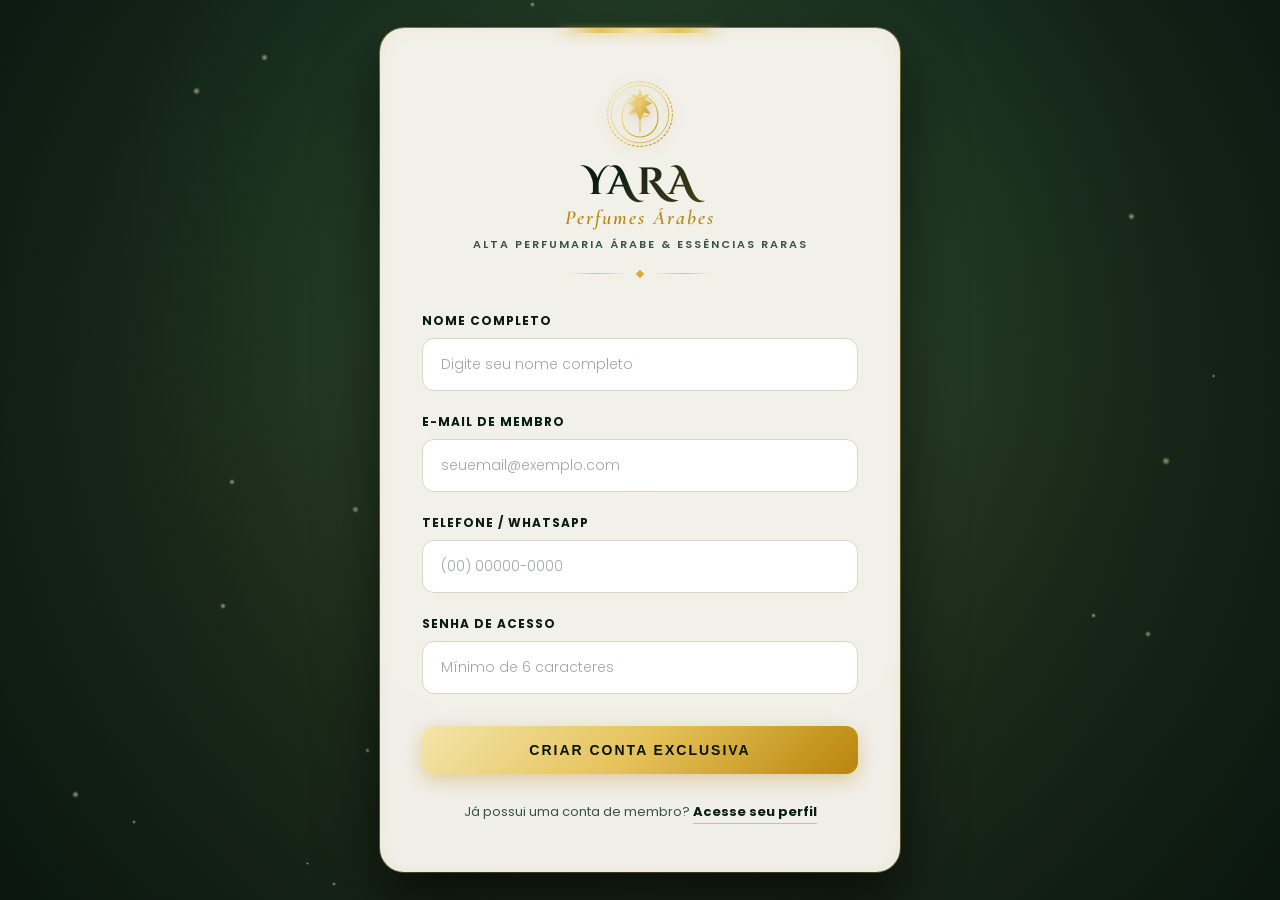
==== cadastro.html @ becda118 "Add cadastro.html for exclusive registration form" ====
<!DOCTYPE html>
<html lang="pt-BR">
<head>
    <meta charset="UTF-8">
    <meta name="viewport" content="width=device-width, initial-scale=1.0">
    <title>Cadastro Exclusivo - Loja Yara | Perfumes Árabes de Luxo</title>
    <!-- Google Fonts: Cinzel Decorative, Cormorant Garamond, and Poppins -->
    <link rel="preconnect" href="https://fonts.googleapis.com">
    <link rel="preconnect" href="https://fonts.gstatic.com" crossorigin>
    <link href="https://fonts.googleapis.com/css2?family=Cinzel+Decorative:wght@700&family=Cormorant+Garamond:ital,wght@0,400;0,600;0,700;1,400&family=Poppins:wght@300;400;500;600;700&display=swap" rel="stylesheet">
    
    <style>
        * {
            margin: 0;
            padding: 0;
            box-sizing: border-box;
        }

        :root {
            /* Palette Core: Deep Emeralds & Vibrant Golds */
            --emerald-darkest: #07140e;
            --emerald-dark: #091c13;
            --emerald-mid: #0f2d1f;
            --emerald-rich: #163e2b;
            --emerald-light: #1e5038;
            
            --gold-light: #fbeea2;
            --gold-vibrant: #f3e5ab;
            --gold-mid: #e5c158;
            --gold-deep: #d4af37;
            --gold-dark: #b8860b;
            
            --cream-bg: rgba(250, 248, 242, 0.96);
            --text-dark: #091c13;
            --text-muted: #3a5345;
        }

        body {
            background-color: var(--emerald-darkest);
            min-height: 100vh;
            display: flex;
            justify-content: center;
            align-items: center;
            padding: 24px 16px;
            font-family: 'Poppins', sans-serif;
            overflow-x: hidden;
            position: relative;
            color: var(--text-dark);
        }

        /* Fundo Animado e Vibrante de Alta Classe */
        .bg-animation {
            position: fixed;
            top: 0;
            left: 0;
            width: 100%;
            height: 100%;
            z-index: -1;
            background: radial-gradient(circle at 50% 30%, var(--emerald-rich) 0%, var(--emerald-dark) 60%, var(--emerald-darkest) 100%);
            overflow: hidden;
        }

        .bg-animation::before {
            content: '';
            position: absolute;
            top: -50%;
            left: -50%;
            width: 200%;
            height: 200%;
            background: radial-gradient(circle, rgba(229, 193, 88, 0.15) 0%, transparent 55%);
            animation: rotateGradient 22s linear infinite;
        }

        @keyframes rotateGradient {
            0% { transform: rotate(0deg); }
            100% { transform: rotate(360deg); }
        }

        /* Partículas Douradas Flutuantes */
        .particle {
            position: absolute;
            background: radial-gradient(circle, var(--gold-vibrant) 0%, rgba(229, 193, 88, 0) 75%);
            border-radius: 50%;
            animation: floatParticle 10s ease-in-out infinite;
            opacity: 0.6;
            pointer-events: none;
        }

        @keyframes floatParticle {
            0%, 100% {
                transform: translateY(0) scale(1);
                opacity: 0.3;
            }
            50% {
                transform: translateY(-90px) scale(1.4);
                opacity: 0.9;
            }
        }

        /* Container Principal do Formulário */
        .container {
            background: var(--cream-bg);
            width: 100%;
            max-width: 520px;
            padding: 50px 42px;
            border-radius: 24px;
            box-shadow: 
                0 30px 60px rgba(0, 0, 0, 0.6), 
                0 0 0 1px rgba(229, 193, 88, 0.5),
                inset 0 0 15px rgba(212, 175, 55, 0.1);
            position: relative;
            z-index: 1;
            backdrop-filter: blur(12px);
            animation: fadeInCard 1s cubic-bezier(0.16, 1, 0.3, 1);
        }

        @keyframes fadeInCard {
            from {
                opacity: 0;
                transform: translateY(25px) scale(0.97);
            }
            to {
                opacity: 1;
                transform: translateY(0) scale(1);
            }
        }

        /* Detalhe Superior de Arabesco e Dourado */
        .container::before {
            content: '';
            position: absolute;
            top: 0;
            left: 50%;
            transform: translateX(-50%);
            width: 160px;
            height: 5px;
            background: linear-gradient(90deg, transparent, var(--gold-mid), var(--gold-vibrant), var(--gold-mid), transparent);
            border-radius: 0 0 6px 6px;
            box-shadow: 0 2px 10px rgba(229, 193, 88, 0.6);
        }

        /* Área do Logo & Tipografia Exclusiva Yara */
        .logo-area {
            text-align: center;
            margin-bottom: 35px;
        }

        .logo-emblem {
            width: 72px;
            height: 72px;
            margin: 0 auto 12px auto;
            display: flex;
            align-items: center;
            justify-content: center;
            position: relative;
        }

        .logo-emblem svg {
            width: 100%;
            height: 100%;
            filter: drop-shadow(0 3px 6px rgba(184, 134, 11, 0.3));
        }

        /* Nome 'Yara' em Destaque Ultra-Chic */
        .brand-title {
            font-family: 'Cinzel Decorative', serif;
            font-size: 38px;
            font-weight: 700;
            letter-spacing: 3px;
            text-transform: uppercase;
            background: linear-gradient(135deg, #163e2b 0%, #091c13 40%, #8a6d1c 100%);
            -webkit-background-clip: text;
            -webkit-text-fill-color: transparent;
            margin-bottom: 2px;
            line-height: 1.1;
        }

        .brand-subtitle-main {
            font-family: 'Cormorant Garamond', serif;
            font-size: 20px;
            font-weight: 600;
            font-style: italic;
            letter-spacing: 2px;
            color: var(--gold-dark);
            margin-bottom: 6px;
            text-transform: capitalize;
        }

        .brand-tagline {
            color: var(--text-muted);
            font-size: 11px;
            letter-spacing: 2px;
            text-transform: uppercase;
            font-weight: 600;
        }

        /* Separador Dourado Decorativo */
        .divider-gold {
            display: flex;
            align-items: center;
            justify-content: center;
            gap: 10px;
            margin: 18px 0 25px 0;
        }

        .divider-gold::before,
        .divider-gold::after {
            content: '';
            height: 1px;
            width: 60px;
            background: linear-gradient(90deg, transparent, var(--gold-mid), transparent);
        }

        .divider-diamond {
            width: 6px;
            height: 6px;
            background-color: var(--gold-deep);
            transform: rotate(45deg);
        }

        /* Formulário & Entradas */
        .form-group {
            margin-bottom: 22px;
            position: relative;
        }

        .form-group label {
            display: block;
            margin-bottom: 8px;
            color: var(--emerald-dark);
            font-size: 12px;
            font-weight: 700;
            letter-spacing: 1px;
            text-transform: uppercase;
        }

        .form-group input {
            width: 100%;
            padding: 15px 18px;
            border: 1.5px solid #dcd6c8;
            border-radius: 12px;
            font-size: 14px;
            background-color: #ffffff;
            color: var(--emerald-darkest);
            font-family: 'Poppins', sans-serif;
            transition: all 0.3s cubic-bezier(0.4, 0, 0.2, 1);
        }

        .form-group input::placeholder {
            color: #a0a7a2;
            font-weight: 300;
        }

        .form-group input:focus {
            outline: none;
            border-color: var(--gold-deep);
            background-color: #ffffff;
            box-shadow: 0 0 0 4px rgba(212, 175, 55, 0.2);
        }

        /* Botão Dourado Metálico Vibrante */
        .btn-submit {
            width: 100%;
            padding: 16px;
            background: linear-gradient(135deg, var(--gold-vibrant) 0%, var(--gold-mid) 50%, var(--gold-dark) 100%);
            color: #07140e;
            border: none;
            border-radius: 12px;
            font-size: 14px;
            font-weight: 700;
            letter-spacing: 2px;
            text-transform: uppercase;
            cursor: pointer;
            transition: all 0.4s ease;
            margin-top: 10px;
            box-shadow: 0 6px 20px rgba(184, 134, 11, 0.35);
            position: relative;
            overflow: hidden;
        }

        .btn-submit::after {
            content: '';
            position: absolute;
            top: -50%;
            left: -50%;
            width: 200%;
            height: 200%;
            background: linear-gradient(60deg, transparent, rgba(255, 255, 255, 0.4), transparent);
            transform: rotate(30deg) translateX(-100%);
            transition: transform 0.8s ease;
        }

        .btn-submit:hover::after {
            transform: rotate(30deg) translateX(100%);
        }

        .btn-submit:hover {
            background: linear-gradient(135deg, #ffffff 0%, var(--gold-vibrant) 40%, var(--gold-deep) 100%);
            box-shadow: 0 8px 25px rgba(212, 175, 55, 0.5);
            transform: translateY(-2px);
        }

        .btn-submit:active {
            transform: translateY(0);
        }

        /* Rodapé e Links */
        .footer-link {
            text-align: center;
            margin-top: 28px;
            font-size: 13px;
            color: var(--text-muted);
        }

        .footer-link a {
            color: var(--emerald-dark);
            text-decoration: none;
            font-weight: 700;
            border-bottom: 1.5px solid var(--gold-mid);
            padding-bottom: 2px;
            transition: all 0.3s ease;
        }

        .footer-link a:hover {
            color: var(--gold-dark);
            border-color: var(--emerald-rich);
        }

        /* Mensagens de Alerta e Sucesso Personalizadas */
        .alert-message {
            display: none;
            padding: 14px;
            border-radius: 10px;
            text-align: center;
            font-size: 13px;
            margin-top: 18px;
            animation: fadeIn 0.4s ease;
        }

        .alert-error {
            background-color: #fdf2f2;
            color: #9b1c1c;
            border: 1px solid #fbd5d5;
        }

        .success-card {
            display: none;
            background: linear-gradient(135deg, var(--emerald-dark) 0%, var(--emerald-mid) 100%);
            color: var(--gold-vibrant);
            padding: 24px;
            border-radius: 16px;
            text-align: center;
            margin-top: 20px;
            border: 1px solid var(--gold-mid);
            box-shadow: 0 10px 25px rgba(0, 0, 0, 0.3);
            animation: fadeIn 0.5s ease;
        }

        .success-card h3 {
            font-family: 'Cormorant Garamond', serif;
            font-size: 24px;
            font-weight: 700;
            margin-bottom: 8px;
            color: #ffffff;
        }

        .success-card p {
            font-size: 13px;
            line-height: 1.6;
            color: #dcd6c8;
        }

        @keyframes fadeIn {
            from { opacity: 0; transform: translateY(-8px); }
            to { opacity: 1; transform: translateY(0); }
        }
    </style>
</head>
<body>

    <!-- Fundo Animado Esmeralda & Ouro -->
    <div class="bg-animation" id="bgAnimation"></div>

    <div class="container">
        <!-- Logo e Tipografia Exclusiva -->
        <div class="logo-area">
            <div class="logo-emblem">
                <!-- Emblema / Monograma Ornamental SVG em Ouro -->
                <svg viewBox="0 0 100 100" fill="none" xmlns="http://www.w3.org/2000/svg">
                    <circle cx="50" cy="50" r="45" stroke="url(#goldGrad)" stroke-width="1.5" stroke-dasharray="4 2"/>
                    <circle cx="50" cy="50" r="40" stroke="url(#goldGrad)" stroke-width="1"/>
                    <path d="M50 15 L53 25 L63 22 L57 30 L67 35 L58 40 L65 50 L55 48 L50 60 L45 48 L35 50 L42 40 L33 35 L43 30 L37 22 L47 25 Z" fill="url(#goldGrad)" opacity="0.85"/>
                    <path d="M50 25 C35 25 25 38 25 55 C25 72 38 82 50 82 C62 82 75 72 75 55 C75 38 65 25 50 25 Z" stroke="url(#goldGrad)" stroke-width="1.5"/>
                    <path d="M50 32 L50 75 M38 52 C38 52 44 48 50 52 C56 56 62 52 62 52" stroke="url(#goldGrad)" stroke-width="1.2" stroke-linecap="round"/>
                    <defs>
                        <linearGradient id="goldGrad" x1="0%" y1="0%" x2="100%" y2="100%">
                            <stop offset="0%" stop-color="#F3E5AB" />
                            <stop offset="50%" stop-color="#E5C158" />
                            <stop offset="100%" stop-color="#B8860B" />
                        </linearGradient>
                    </defs>
                </svg>
            </div>
            
            <h1 class="brand-title">YARA</h1>
            <div class="brand-subtitle-main">Perfumes Árabes</div>
            <p class="brand-tagline">Alta Perfumaria Árabe & Essências Raras</p>

            <div class="divider-gold">
                <span class="divider-diamond"></span>
            </div>
        </div>

        <!-- Formulário de Cadastro Exclusivo -->
        <form id="cadastroForm" onsubmit="handleCadastro(event)">
            <div class="form-group">
                <label for="nome">Nome Completo</label>
                <input type="text" id="nome" name="nome" placeholder="Digite seu nome completo" required>
            </div>

            <div class="form-group">
                <label for="email">E-mail de Membro</label>
                <input type="email" id="email" name="email" placeholder="seuemail@exemplo.com" required>
            </div>

            <div class="form-group">
                <label for="telefone">Telefone / WhatsApp</label>
                <input type="tel" id="telefone" name="telefone" placeholder="(00) 00000-0000" maxlength="15" required>
            </div>

            <div class="form-group">
                <label for="senha">Senha de Acesso</label>
                <input type="password" id="senha" name="senha" placeholder="Mínimo de 6 caracteres" required>
            </div>

            <button type="submit" class="btn-submit">Criar Conta Exclusiva</button>
        </form>

        <!-- Mensagem de Erro (Validação) -->
        <div id="msgErro" class="alert-message alert-error"></div>

        <!-- Card de Sucesso -->
        <div id="msgSucesso" class="success-card">
            <h3>⚜️ Bem-vindo(a) à Loja Yara</h3>
            <p>Seu cadastro VIP foi realizado com sucesso. Prepare-se para vivenciar uma experiência sensorial inesquecível em perfumaria de alto luxo.</p>
        </div>

        <div class="footer-link">
            Já possui uma conta de membro? <a href="#">Acesse seu perfil</a>
        </div>
    </div>

    <script>
        // Gerar Partículas Douradas Flutuantes no Fundo
        window.addEventListener('DOMContentLoaded', () => {
            const bg = document.getElementById('bgAnimation');
            const particleCount = 24;

            for (let i = 0; i < particleCount; i++) {
                const particle = document.createElement('div');
                particle.classList.add('particle');
                
                const size = Math.random() * 6 + 2; // Tamanho entre 2px e 8px
                particle.style.width = `${size}px`;
                particle.style.height = `${size}px`;
                particle.style.left = `${Math.random() * 100}%`;
                particle.style.top = `${Math.random() * 100}%`;
                
                particle.style.animationDuration = `${Math.random() * 8 + 7}s`;
                particle.style.animationDelay = `${Math.random() * 5}s`;

                bg.appendChild(particle);
            }
        });

        // Máscara Automática de Telefone / WhatsApp
        document.getElementById('telefone').addEventListener('input', function (e) {
            let value = e.target.value.replace(/\D/g, '');
            if (value.length > 11) value = value.slice(0, 11);
            
            if (value.length > 6) {
                value = `(${value.slice(0, 2)}) ${value.slice(2, 7)}-${value.slice(7)}`;
            } else if (value.length > 2) {
                value = `(${value.slice(0, 2)}) ${value.slice(2)}`;
            } else if (value.length > 0) {
                value = `(${value}`;
            }
            e.target.value = value;
        });

        // Lógica de Validação e Submissão do Cadastro
        function handleCadastro(event) {
            event.preventDefault();
            
            const senhaInput = document.getElementById('senha').value;
            const msgErro = document.getElementById('msgErro');
            const form = document.getElementById('cadastroForm');
            const msgSucesso = document.getElementById('msgSucesso');

            // Resetar mensagens
            msgErro.style.display = 'none';
            msgErro.textContent = '';

            // Validação de Tamanho da Senha
            if (senhaInput.length < 6) {
                msgErro.textContent = 'A senha deve conter no mínimo 6 caracteres para sua segurança.';
                msgErro.style.display = 'block';
                return;
            }

            // Animação de envio e resposta de sucesso
            form.style.opacity = '0.2';
            form.style.pointerEvents = 'none';
            msgSucesso.style.display = 'block';

            console.log("Cadastro exclusivo submetido com sucesso para a Loja Yara.");
        }
    </script>
</body>
</html>
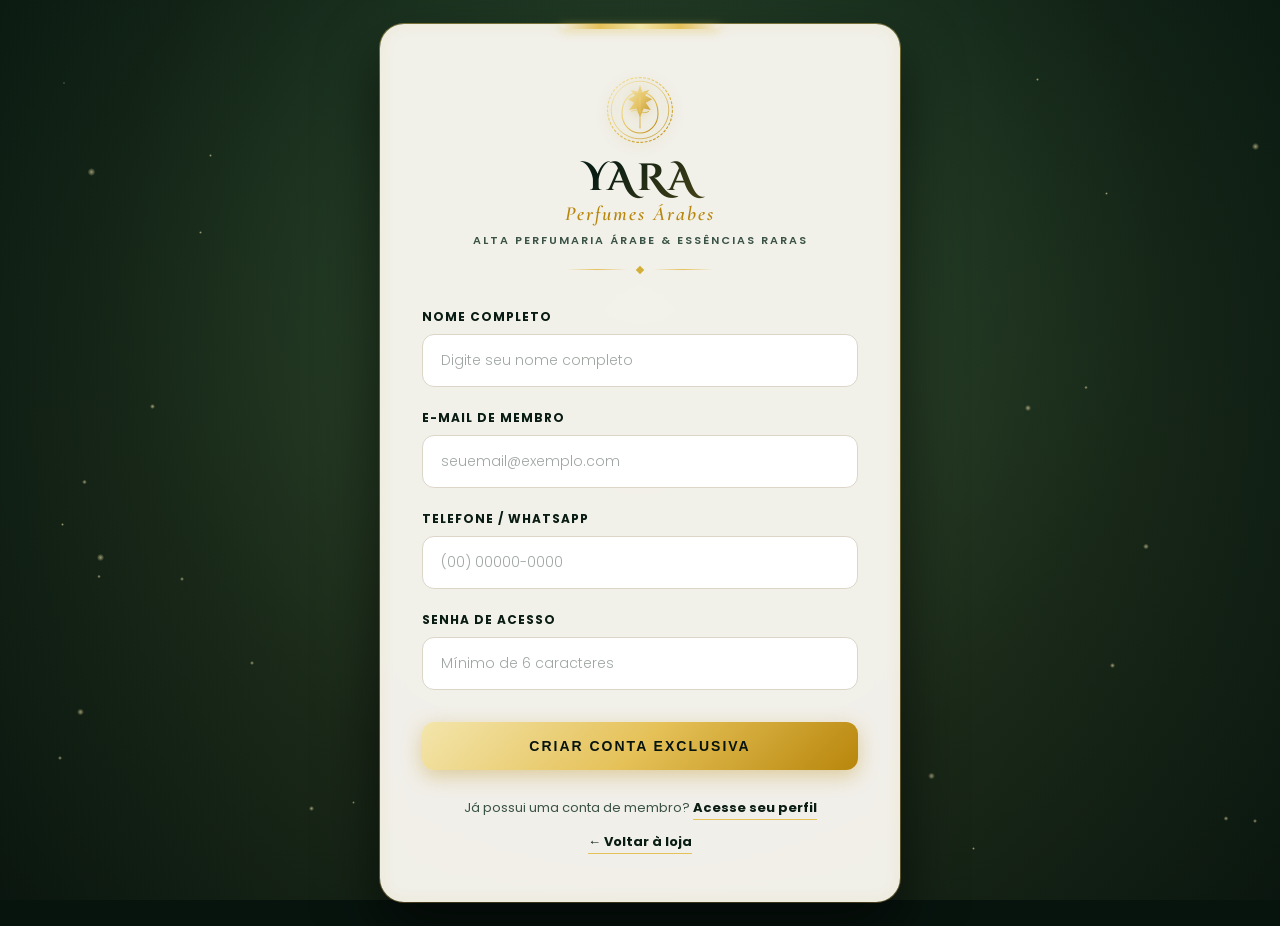
==== commit 187696cb: "Commit Inicial" ====
--- a/cadastro.html
+++ b/cadastro.html
@@ -8,7 +8,7 @@
     <link rel="preconnect" href="https://fonts.googleapis.com">
     <link rel="preconnect" href="https://fonts.gstatic.com" crossorigin>
     <link href="https://fonts.googleapis.com/css2?family=Cinzel+Decorative:wght@700&family=Cormorant+Garamond:ital,wght@0,400;0,600;0,700;1,400&family=Poppins:wght@300;400;500;600;700&display=swap" rel="stylesheet">
-    
+
     <style>
         * {
             margin: 0;
@@ -23,24 +23,29 @@
             --emerald-mid: #0f2d1f;
             --emerald-rich: #163e2b;
             --emerald-light: #1e5038;
-            
+
             --gold-light: #fbeea2;
             --gold-vibrant: #f3e5ab;
             --gold-mid: #e5c158;
             --gold-deep: #d4af37;
             --gold-dark: #b8860b;
-            
+
             --cream-bg: rgba(250, 248, 242, 0.96);
             --text-dark: #091c13;
             --text-muted: #3a5345;
         }
 
+        html {
+            min-height: 100%;
+        }
+
         body {
             background-color: var(--emerald-darkest);
             min-height: 100vh;
+            min-height: 100dvh;
             display: flex;
-            justify-content: center;
-            align-items: center;
+            justify-content: center;   /* centro horizontal */
+            align-items: center;       /* centro vertical */
             padding: 24px 16px;
             font-family: 'Poppins', sans-serif;
             overflow-x: hidden;
@@ -102,10 +107,11 @@
             background: var(--cream-bg);
             width: 100%;
             max-width: 520px;
+            margin: auto;              /* reforça o centramento */
             padding: 50px 42px;
             border-radius: 24px;
-            box-shadow: 
-                0 30px 60px rgba(0, 0, 0, 0.6), 
+            box-shadow:
+                0 30px 60px rgba(0, 0, 0, 0.6),
                 0 0 0 1px rgba(229, 193, 88, 0.5),
                 inset 0 0 15px rgba(212, 175, 55, 0.1);
             position: relative;
@@ -170,6 +176,7 @@
             text-transform: uppercase;
             background: linear-gradient(135deg, #163e2b 0%, #091c13 40%, #8a6d1c 100%);
             -webkit-background-clip: text;
+            background-clip: text;
             -webkit-text-fill-color: transparent;
             margin-bottom: 2px;
             line-height: 1.1;
@@ -326,6 +333,10 @@
             border-color: var(--emerald-rich);
         }
 
+        .footer-link.voltar {
+            margin-top: 14px;
+        }
+
         /* Mensagens de Alerta e Sucesso Personalizadas */
         .alert-message {
             display: none;
@@ -373,6 +384,41 @@
         @keyframes fadeIn {
             from { opacity: 0; transform: translateY(-8px); }
             to { opacity: 1; transform: translateY(0); }
+        }
+
+        /* Responsivo: celulares */
+        @media (max-width: 520px) {
+            body {
+                padding: 16px 14px;
+            }
+
+            .container {
+                padding: 40px 22px 32px;
+                border-radius: 20px;
+            }
+
+            .brand-title {
+                font-size: 32px;
+            }
+
+            .brand-subtitle-main {
+                font-size: 18px;
+            }
+
+            .brand-tagline {
+                font-size: 10px;
+                letter-spacing: 1.5px;
+            }
+        }
+
+        @media (max-width: 360px) {
+            .container {
+                padding: 36px 16px 28px;
+            }
+
+            .brand-title {
+                font-size: 28px;
+            }
         }
     </style>
 </head>
@@ -401,7 +447,7 @@
                     </defs>
                 </svg>
             </div>
-            
+
             <h1 class="brand-title">YARA</h1>
             <div class="brand-subtitle-main">Perfumes Árabes</div>
             <p class="brand-tagline">Alta Perfumaria Árabe & Essências Raras</p>
@@ -445,8 +491,13 @@
             <p>Seu cadastro VIP foi realizado com sucesso. Prepare-se para vivenciar uma experiência sensorial inesquecível em perfumaria de alto luxo.</p>
         </div>
 
+        <!-- Rodapé (um único bloco, dentro do container) -->
         <div class="footer-link">
-            Já possui uma conta de membro? <a href="#">Acesse seu perfil</a>
+            Já possui uma conta de membro? <a href="login.html">Acesse seu perfil</a>
+        </div>
+
+        <div class="footer-link voltar">
+            <a href="index.html">&larr; Voltar à loja</a>
         </div>
     </div>
 
@@ -459,13 +510,13 @@
             for (let i = 0; i < particleCount; i++) {
                 const particle = document.createElement('div');
                 particle.classList.add('particle');
-                
+
                 const size = Math.random() * 6 + 2; // Tamanho entre 2px e 8px
                 particle.style.width = `${size}px`;
                 particle.style.height = `${size}px`;
                 particle.style.left = `${Math.random() * 100}%`;
                 particle.style.top = `${Math.random() * 100}%`;
-                
+
                 particle.style.animationDuration = `${Math.random() * 8 + 7}s`;
                 particle.style.animationDelay = `${Math.random() * 5}s`;
 
@@ -477,7 +528,7 @@
         document.getElementById('telefone').addEventListener('input', function (e) {
             let value = e.target.value.replace(/\D/g, '');
             if (value.length > 11) value = value.slice(0, 11);
-            
+
             if (value.length > 6) {
                 value = `(${value.slice(0, 2)}) ${value.slice(2, 7)}-${value.slice(7)}`;
             } else if (value.length > 2) {
@@ -491,7 +542,7 @@
         // Lógica de Validação e Submissão do Cadastro
         function handleCadastro(event) {
             event.preventDefault();
-            
+
             const senhaInput = document.getElementById('senha').value;
             const msgErro = document.getElementById('msgErro');
             const form = document.getElementById('cadastroForm');
@@ -516,5 +567,8 @@
             console.log("Cadastro exclusivo submetido com sucesso para a Loja Yara.");
         }
     </script>
+
+    <!-- Carregado uma única vez (antes estava duplicado) -->
+    <script src="cadastro.js"></script>
 </body>
-</html>
+</html>
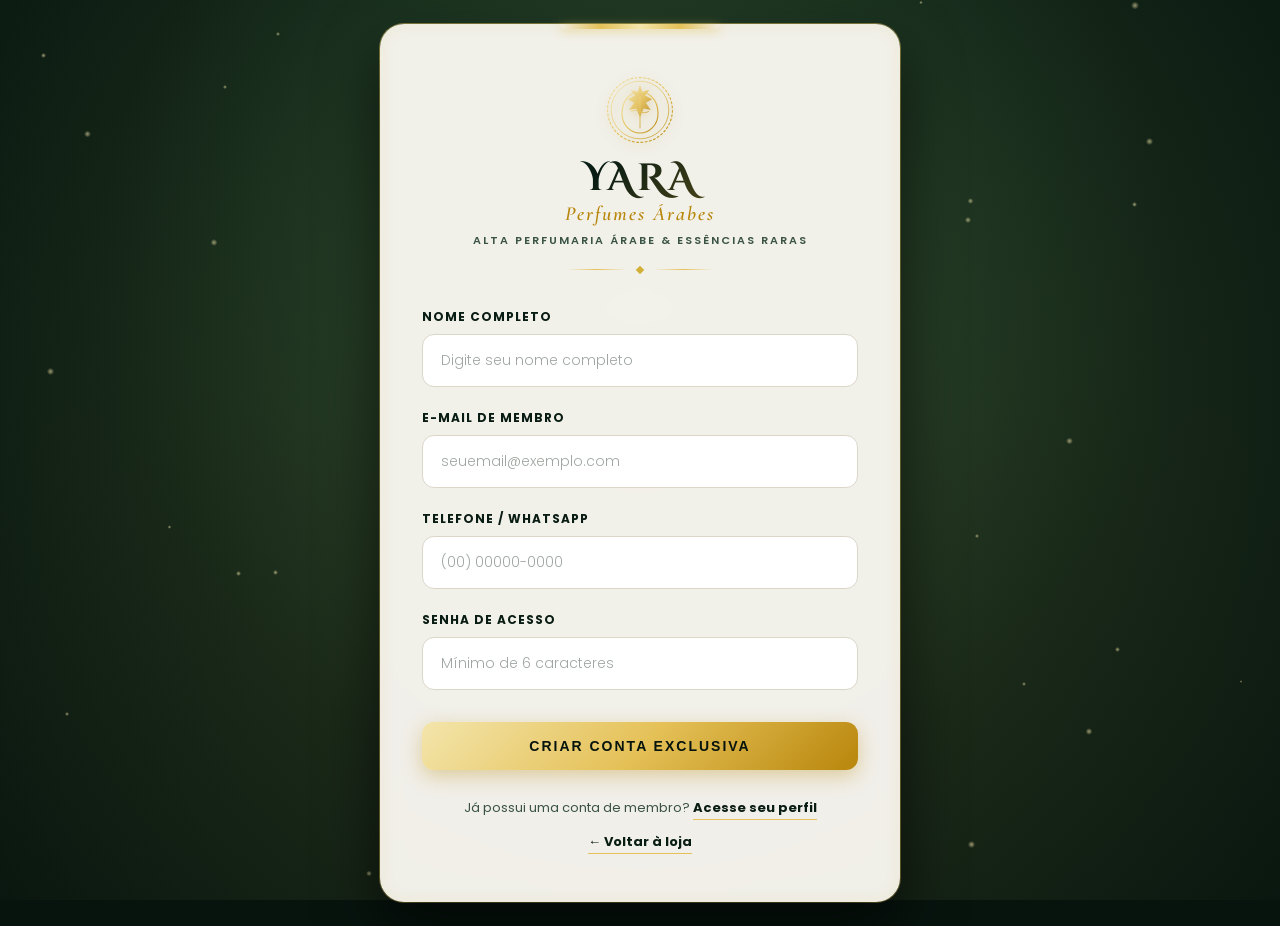
==== commit b964935b: "resolver conflitos" ====
--- a/cadastro.html
+++ b/cadastro.html
@@ -571,4 +571,6 @@
     <!-- Carregado uma única vez (antes estava duplicado) -->
     <script src="cadastro.js"></script>
 </body>
-</html>+</html>
+</body>
+</html>
